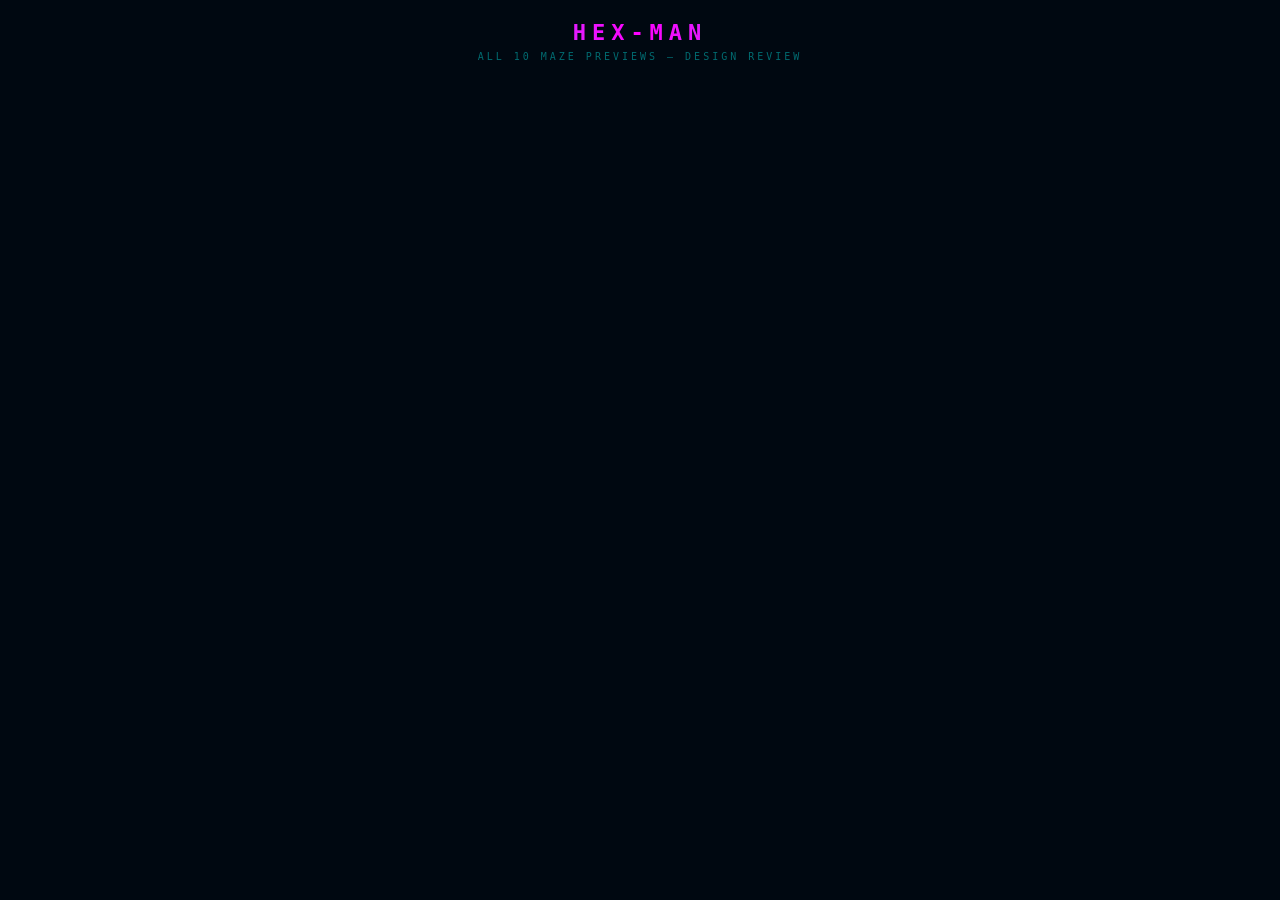
==== HEX-MAN-Maze-Preview.html @ 8e9079ae "half of maze preview done" ====
<!DOCTYPE html>
<html lang="en">

<head>
    <meta charset="UTF-8">
    <meta name="viewport" content="width=device-width, initial-scale=1.0">
    <title>HEX-MAN — All 10 Maze Previews</title>
    <style>
        * {
            margin: 0;
            padding: 0;
            box-sizing: border-box;
        }

        body {
            background: #000811;
            color: #fff;
            font-family: monospace;
            padding: 20px;
        }

        h1 {
            font-size: 22px;
            font-weight: 900;
            letter-spacing: 6px;
            background: linear-gradient(90deg, #00ffff, #ff00ff, #00ffff);
            -webkit-background-clip: text;
            -webkit-text-fill-color: transparent;
            text-align: center;
            margin-bottom: 6px;
        }

        .subtitle {
            text-align: center;
            font-size: 10px;
            color: rgba(0, 255, 255, 0.4);
            letter-spacing: 3px;
            margin-bottom: 28px;
        }

        .grid {
            display: grid;
            grid-template-columns: repeat(auto-fill, minmax(320px, 1fr));
            gap: 24px;
        }

        .maze-card {
            background: rgba(0, 4, 12, 0.8);
            border: 1px solid rgba(0, 255, 255, 0.1);
            padding: 16px;
            border-radius: 4px;
        }

        .maze-header {
            display: flex;
            justify-content: space-between;
            align-items: center;
            margin-bottom: 10px;
        }

        .level-num {
            font-size: 11px;
            font-weight: 700;
            letter-spacing: 3px;
            opacity: 0.5;
        }

        .level-name {
            font-size: 14px;
            font-weight: 900;
            letter-spacing: 4px;
        }

        .level-dim {
            font-size: 9px;
            color: rgba(255, 255, 255, 0.3);
            letter-spacing: 1px;
        }

        canvas {
            display: block;
            width: 100%;
            image-rendering: pixelated;
            border: 1px solid rgba(255, 255, 255, 0.05);
        }

        .dot-count {
            font-size: 9px;
            color: rgba(255, 255, 255, 0.3);
            letter-spacing: 1px;
            margin-top: 6px;
            text-align: right;
        }
    </style>
</head>

<body>
    <h1>HEX-MAN</h1>
    <div class="subtitle">ALL 10 MAZE PREVIEWS — DESIGN REVIEW</div>
    <div class="grid" id="grid"></div>

    <script>

        const MAZES = [["#####################", "#o#.............#..o#", "#.#########.#.###.#.#", "#...#.....#.#.....#.#", "###.#.###.###.#####.#", "#.#.#...#...#.....#.#", "#.#.###.###.#####.#.#", "#.#.....#.#.....#.#.#", "#.#######.#####.###.#", "#.............#.....#", "#.#####.GG.GG.#####.#", "T...................T", "#.#####.GGGGG.###.#.#", "#.#...#.........#.#.#", "#.#.#.#.#.#.###.#.#.#", "#.#.#...#.P...#.#...#", "#.#.#####.###.#.#####", "#.#.#...#...#...#...#", "#.#.#.#####.#####.###", "#...#.#...#...#.....#", "#####.#.#.###.#####.#", "#o......#..........o#", "#####################"], ["#####################", "#o#.......#........o#", "#.#####.#.#.#.#####.#", "#.......#.#.#.....#.#", "#########.#.#####.###", "#.....#...#.#...#...#", "#.###.#.###.###.###.#", "#.#...#...#.....#...#", "#.#######.#####.#.###", "#...............#...#", "#.#####.GG.GG.#####.#", "T...................T", "#.#####.GGGGG.#.#.#.#", "#...............#...#", "#########.###.#####.#", "#...#...#.P...#.....#", "#.###.#.#######.#####", "#...#.#.......#.#...#", "#.#.#.###.#####.#.###", "#.#...#.#.#.....#...#", "#.#####.#.#.#######.#", "#o......#..........o#", "#####################"], ["#######################", "#o......#............o#", "#######.#.#######.#####", "#.....#.#.......#.....#", "#.#####.#######.#####.#", "#...#...#.....#.#...#.#", "#.#.#.###.###.#.###.#.#", "#.#...#.....#.......#.#", "#.#####.#########.###.#", "#.#...#.#.....#...#...#", "T.....................T", "#...#...GGG.GGG.#...#.#", "###.#.#.GGGGGGG.#.###.#", "#...#...GGGGGGG.#.#...#", "#.#####.........#.#####", "#.........#.#.........#", "##########.P.##.#####.#", "#.......#.#...#.#.....#", "###.###.#.###.###.###.#", "#...#.#...#.#...#...#.#", "#.###.###.#.###.###.###", "#...#.........#...#...#", "#.#.#############.###.#", "#o#..................o#", "#######################"], ["#######################", "#o....#.....#........o#", "#####.#.###.#####.###.#", "#...#...#...#...#.#.#.#", "#.#.#####.###.#.#.#.#.#", "#.#...#...#...#...#...#", "#.#####.###.#######.###", "#.....#...#.......#...#", "#.###.###.#.#####.###.#", "#.#...#.#.#.....#.#.#.#", "T.....................T", "#.#.#...GGG.GGG...#...#", "#.#.###.GGGGGGG.###.###", "#.#.#...GGGGGGG.#.#...#", "#.#.#.#.........#.###.#", "#.#...#.#.#.....#.#...#", "#.#####.##.P.####.#.###", "#.....#.......#...#.#.#", "#####.#######.#.#.#.#.#", "#...#...#...#.#.#...#.#", "#.#.###.###.#.#.#####.#", "#.#...#.....#.#...#...#", "#.#.#######.#.###.###.#", "#o#.........#........o#", "#######################"], ["#########################", "#o#...............#...#o#", "#.#######.###.###.#.#.#.#", "#.#.....#.#.#...#...#...#", "#.#.###.#.#.###.#######.#", "#.#.#...#...#...#...#...#", "#.#.#.#####.#.###.#.#####", "#...#.#...#.#.....#.....#", "#####.#.#.#.###########.#", "#...#.#.#.#.#.....#...#.#", "T.......................T", "#.#.#.#...........#.#...#", "###.#.##.GGG.GGG..#.###.#", "#...#....GGGGGGG..#.#...#", "#.#.###..GGGGGGG..#.#.###", "#.#...#...........#.#.#.#", "#.#####.#.#.#####.#.#.#.#", "#.......#...P...#.#.#...#", "#.#######.###.#.#.#.#####", "#.#.......#...#...#.....#", "#.#######.###.###.#####.#", "#.#.....#.....#...#...#.#", "#.#.###.#######.###.#.#.#", "#.#.#...#.....#...#.#.#.#", "#.#.#.###.###.#####.#.#.#", "#o..#.....#.........#..o#", "#########################"], ["#########################", "#o..#.....#.........#..o#", "###.###.#.#.#######.#.#.#", "#.#...#.#...#.#...#...#.#", "#.###.#####.#.#.#.#####.#", "#.....#...#...#.#.#.....#", "#.#####.#.#####.#.#.###.#", "#.#.....#.....#.#...#.#.#", "#.#.###.#####.#.#####.#.#", "#.#.#...#...#...#.....#.#", "T.......................T", "#.....#...........#.#...#", "#######..GGG.GGG..#.#####", "#........GGGGGGG......#.#", "#.#.####.GGGGGGG.####.#.#", "#.#.................#...#", "#.#####.#.#####.###.###.#", "#.#...#...#.P.#.#...#...#", "#.#.#.#####.#.#.###.#.###", "#.#.#.....#.#.#...#.#...#", "#.#.###.###.#.###.#####.#", "#.#...#.....#...#.....#.#", "#.#############.###.###.#", "#...#.....#...#...#...#.#", "###.#.###.#.#.###.###.#.#", "#o....#.....#.......#..o#", "#########################"], ["###########################", "#o..#.......#.........#..o#", "###.#.#####.#.#.#######.#.#", "#...#...#...#.#.........#.#", "#.#######.###.#########.#.#", "#.#.......#...#...#...#.#.#", "#.#.#####.#.###.#.#.#.#.#.#", "#.#.#.....#.#...#.#.#.#.#.#", "#.#.#######.#.#####.#.###.#", "#.#.........#.#...#.#.....#", "T.........................T", "#...#...#.......#.#.....#.#", "###.###............####.#.#", "#.#...#..GGGG.GGGG..#...#.#", "#.###.#..GGGGGGGGG.##.###.#", "#.#...#..GGGGGGGGG..#.#.#.#", "#.#.###.............#.#.#.#", "#...#.....#...#...#...#...#", "#.##########.P.##.#####.###", "#.........#.....#.....#...#", "#########.#.###.#.###.###.#", "#.#.....#.#.#.#.#...#.#.#.#", "#.#.#.#.#.#.#.#.#.###.#.#.#", "#.#.#.#.#...#...#.#...#...#", "#.#.#.#######.#####.###.###", "#.#.#.......#.......#.#.#.#", "#.#.#######.#########.#.#.#", "#o........#..............o#", "###########################"], ["###########################", "#o#.............#...#....o#", "#.###.#########.#.#.#.###.#", "#...#...#.....#.#.#...#...#", "###.###.#.###.#.#.#####.#.#", "#...#...#.#.#.#.#...#...#.#", "#.#######.#.#.#.###.#.###.#", "#.#.....#.#.#.#.....#.#...#", "#.###.#.#.#.#.#.#####.#.###", "#.#...#...#.#.#.....#.#.#.#", "T.........................T", "#...#.......#...#.....#.#.#", "#####.#............####.#.#", "#.....#..GGGG.GGGG....#...#", "###.###..GGGGGGGGG..#####.#", "#...#....GGGGGGGGG......#.#", "#.######...........##.#.#.#", "#.........#.#...#.....#.#.#", "#.##########.P..#.#######.#", "#.#.............#.#.....#.#", "#.#####.#.#######.#.###.#.#", "#.#...#.#.#...#...#...#...#", "#.#.#.#.###.#.#.#.###.#####", "#...#.#.....#.#.#...#.....#", "#####.#.#####.#.###.#####.#", "#.#...#.#...#.#...#.......#", "#.#.#####.#.#.###.#########", "#o........#...#..........o#", "###########################"], ["#############################", "#o#.........#.......#......o#", "#.###.#####.###.###.#.#####.#", "#...#.#...#...#.#...#.....#.#", "###.#.#.#####.###.###.#####.#", "#.#...#.#.....#...#...#...#.#", "#.#####.#.#####.###.###.#.#.#", "#.......#.#.......#.#.#.#...#", "#.#####.#.###.###.#.#.#.###.#", "#.#.....#...#...#.#.#.#...#.#", "T...........................T", "#...#.#...#.....#...#...#.#.#", "#.###.###.#####.###.#.###.#.#", "#...#.................#...#.#", "#.#.#.##.GGGGG.GGGGG.##.###.#", "#.#.#....GGGGGGGGGGG....#...#", "#.#.#.##.GGGGGGGGGGG.####.###", "#.#.#.#.................#.#.#", "#.#.###.#####.#.#######.#.#.#", "#.#.....#...#.P...#.....#.#.#", "#.#######.#.#.#.#.###.###.#.#", "#.#...#...#...#.#.#...#...#.#", "#.#.#.#.#.#####.#.#.#.#.###.#", "#...#.#.#.#...#.#...#.#.#...#", "#####.###.#.#.#.###.###.#.#.#", "#...#...#...#.#...#.#...#.#.#", "###.###.#####.###.###.#####.#", "#.....#.........#.....#.....#", "#.#############.#######.###.#", "#o......................#..o#", "#############################"], ["#############################", "#o#.................#.#....o#", "#.#.#########.#####.#.#.#.###", "#.#.#.........#.....#...#...#", "#.###.#########.#####.#####.#", "#.....#.......#...#.#...#.#.#", "#######.#####.###.#.###.#.#.#", "#.....#...#.#...#.#.......#.#", "#.###.###.#.#.###.#########.#", "#.#.#.#...#.#.....#.....#...#", "T...........................T", "#.#...#.....#...#...#.#.#...#", "#.#.#######.#.#.###.#.#.#.#.#", "#.#...#.................#.#.#", "#.###.#..GGGGG.GGGGG..###.#.#", "#.#...#..GGGGGGGGGGG..#...#.#", "#.######.GGGGGGGGGGG..#####.#", "#.#.........................#", "#.#.#.#####.#.#.###.#######.#", "#...#.#.....#.P.#...#...#...#", "#.###.#.#####.#.#.###.#.#.###", "#.#.#.#.....#.#.#.....#.#.#.#", "#.#.#.#####.#.#.###.###.#.#.#", "#.#.#.....#.#.#...#...#...#.#", "#.#.###.#.#.#####.###.#####.#", "#...#.#.#.#.#...#.#.#.#.....#", "###.#.#.###.#.#.#.#.#.###.#.#", "#.#...#.....#.#...#.#.....#.#", "#.###.#######.#####.#######.#", "#o............#............o#", "#############################"]];
        const COLORS = ["#00ffff", "#00ff88", "#ffff00", "#ff8800", "#ff00ff", "#ff4444", "#aa44ff", "#ff6600", "#ff0088", "#ffffff"];
        const NAMES = ["SECTOR 1", "SECTOR 2", "SECTOR 3", "SECTOR 4", "SECTOR 5", "SECTOR 6", "SECTOR 7", "SECTOR 8", "SECTOR 9", "SECTOR 10"];

        function renderMaze(maze, color) {
            const rows = maze.length;
            const cols = maze.reduce((m, r) => Math.max(m, r.length), 0);
            const CELL = 10;
            const cvs = document.createElement('canvas');
            cvs.width = cols * CELL; cvs.height = rows * CELL;
            const ctx = cvs.getContext('2d');
            ctx.fillStyle = '#000811'; ctx.fillRect(0, 0, cvs.width, cvs.height);
            for (let y = 0; y < rows; y++) {
                const row = (maze[y] || '').padEnd(cols, '#');
                for (let x = 0; x < cols; x++) {
                    const ch = row[x]; const px = x * CELL, py = y * CELL;
                    if (ch === '#') {
                        ctx.fillStyle = color + '22'; ctx.fillRect(px, py, CELL, CELL);
                        ctx.strokeStyle = color; ctx.lineWidth = 0.8;
                        ctx.shadowBlur = 3; ctx.shadowColor = color;
                        ctx.strokeRect(px + 0.5, py + 0.5, CELL - 1, CELL - 1); ctx.shadowBlur = 0;
                    }
                }
            }
            return cvs;

        }


    </script>

</body>

</html>
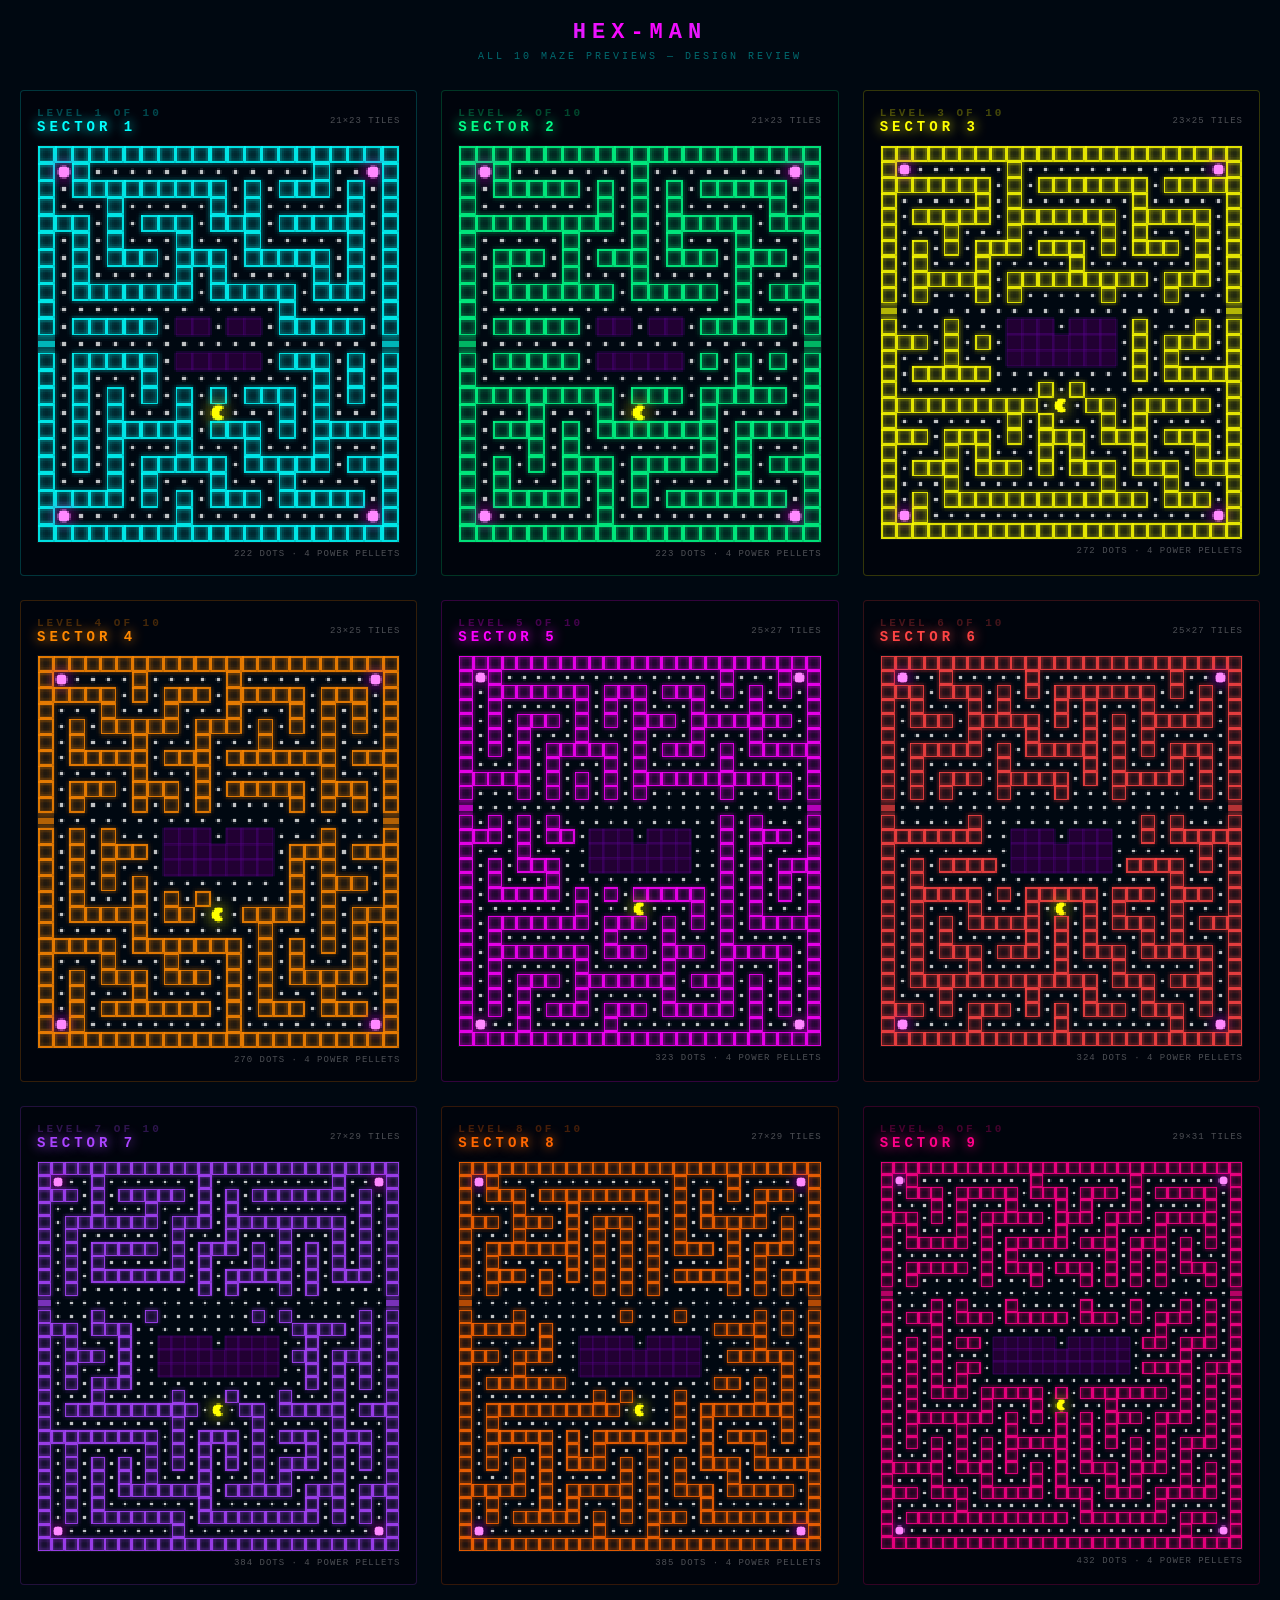
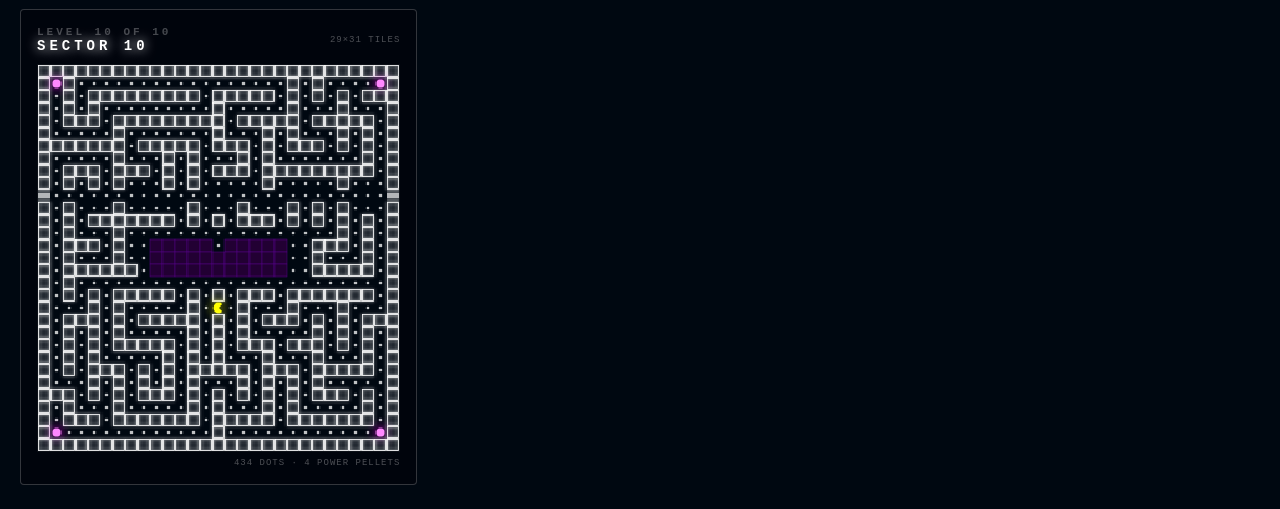
==== commit 26e42014: "mazes are done based on levels" ====
--- a/HEX-MAN-Maze-Preview.html
+++ b/HEX-MAN-Maze-Preview.html
@@ -2,136 +2,163 @@
 <html lang="en">
 
 <head>
-    <meta charset="UTF-8">
-    <meta name="viewport" content="width=device-width, initial-scale=1.0">
-    <title>HEX-MAN — All 10 Maze Previews</title>
-    <style>
-        * {
-            margin: 0;
-            padding: 0;
-            box-sizing: border-box;
-        }
+  <meta charset="UTF-8">
+  <title>HEX-MAN — All 10 Maze Previews</title>
+  <style>
+    * {
+      margin: 0;
+      padding: 0;
+      box-sizing: border-box;
+    }
 
-        body {
-            background: #000811;
-            color: #fff;
-            font-family: monospace;
-            padding: 20px;
-        }
+    body {
+      background: #000811;
+      color: #fff;
+      font-family: monospace;
+      padding: 20px;
+    }
 
-        h1 {
-            font-size: 22px;
-            font-weight: 900;
-            letter-spacing: 6px;
-            background: linear-gradient(90deg, #00ffff, #ff00ff, #00ffff);
-            -webkit-background-clip: text;
-            -webkit-text-fill-color: transparent;
-            text-align: center;
-            margin-bottom: 6px;
-        }
+    h1 {
+      font-size: 22px;
+      font-weight: 900;
+      letter-spacing: 6px;
+      background: linear-gradient(90deg, #00ffff, #ff00ff, #00ffff);
+      -webkit-background-clip: text;
+      -webkit-text-fill-color: transparent;
+      text-align: center;
+      margin-bottom: 6px;
+    }
 
-        .subtitle {
-            text-align: center;
-            font-size: 10px;
-            color: rgba(0, 255, 255, 0.4);
-            letter-spacing: 3px;
-            margin-bottom: 28px;
-        }
+    .subtitle {
+      text-align: center;
+      font-size: 10px;
+      color: rgba(0, 255, 255, 0.4);
+      letter-spacing: 3px;
+      margin-bottom: 28px;
+    }
 
-        .grid {
-            display: grid;
-            grid-template-columns: repeat(auto-fill, minmax(320px, 1fr));
-            gap: 24px;
-        }
+    .grid {
+      display: grid;
+      grid-template-columns: repeat(auto-fill, minmax(320px, 1fr));
+      gap: 24px;
+    }
 
-        .maze-card {
-            background: rgba(0, 4, 12, 0.8);
-            border: 1px solid rgba(0, 255, 255, 0.1);
-            padding: 16px;
-            border-radius: 4px;
-        }
+    .maze-card {
+      background: rgba(0, 4, 12, 0.8);
+      border: 1px solid rgba(0, 255, 255, 0.1);
+      padding: 16px;
+      border-radius: 4px;
+    }
 
-        .maze-header {
-            display: flex;
-            justify-content: space-between;
-            align-items: center;
-            margin-bottom: 10px;
-        }
+    .maze-header {
+      display: flex;
+      justify-content: space-between;
+      align-items: center;
+      margin-bottom: 10px;
+    }
 
-        .level-num {
-            font-size: 11px;
-            font-weight: 700;
-            letter-spacing: 3px;
-            opacity: 0.5;
-        }
+    .level-num {
+      font-size: 11px;
+      font-weight: 700;
+      letter-spacing: 3px;
+      opacity: 0.5;
+    }
 
-        .level-name {
-            font-size: 14px;
-            font-weight: 900;
-            letter-spacing: 4px;
-        }
+    .level-name {
+      font-size: 14px;
+      font-weight: 900;
+      letter-spacing: 4px;
+    }
 
-        .level-dim {
-            font-size: 9px;
-            color: rgba(255, 255, 255, 0.3);
-            letter-spacing: 1px;
-        }
+    .level-dim {
+      font-size: 9px;
+      color: rgba(255, 255, 255, 0.3);
+      letter-spacing: 1px;
+    }
 
-        canvas {
-            display: block;
-            width: 100%;
-            image-rendering: pixelated;
-            border: 1px solid rgba(255, 255, 255, 0.05);
-        }
+    canvas {
+      display: block;
+      width: 100%;
+      image-rendering: pixelated;
+      border: 1px solid rgba(255, 255, 255, 0.05);
+    }
 
-        .dot-count {
-            font-size: 9px;
-            color: rgba(255, 255, 255, 0.3);
-            letter-spacing: 1px;
-            margin-top: 6px;
-            text-align: right;
-        }
-    </style>
+    .dot-count {
+      font-size: 9px;
+      color: rgba(255, 255, 255, 0.3);
+      letter-spacing: 1px;
+      margin-top: 6px;
+      text-align: right;
+    }
+  </style>
 </head>
 
 <body>
-    <h1>HEX-MAN</h1>
-    <div class="subtitle">ALL 10 MAZE PREVIEWS — DESIGN REVIEW</div>
-    <div class="grid" id="grid"></div>
+  <h1>HEX-MAN</h1>
+  <div class="subtitle">ALL 10 MAZE PREVIEWS — DESIGN REVIEW</div>
+  <div class="grid" id="grid"></div>
+  <script>
+    const MAZES = [["#####################", "#o#.............#..o#", "#.#########.#.###.#.#", "#...#.....#.#.....#.#", "###.#.###.###.#####.#", "#.#.#...#...#.....#.#", "#.#.###.###.#####.#.#", "#.#.....#.#.....#.#.#", "#.#######.#####.###.#", "#.............#.....#", "#.#####.GG.GG.#####.#", "T...................T", "#.#####.GGGGG.###.#.#", "#.#...#.........#.#.#", "#.#.#.#.#.#.###.#.#.#", "#.#.#...#.P...#.#...#", "#.#.#####.###.#.#####", "#.#.#...#...#...#...#", "#.#.#.#####.#####.###", "#...#.#...#...#.....#", "#####.#.#.###.#####.#", "#o......#..........o#", "#####################"], ["#####################", "#o#.......#........o#", "#.#####.#.#.#.#####.#", "#.......#.#.#.....#.#", "#########.#.#####.###", "#.....#...#.#...#...#", "#.###.#.###.###.###.#", "#.#...#...#.....#...#", "#.#######.#####.#.###", "#...............#...#", "#.#####.GG.GG.#####.#", "T...................T", "#.#####.GGGGG.#.#.#.#", "#...............#...#", "#########.###.#####.#", "#...#...#.P...#.....#", "#.###.#.#######.#####", "#...#.#.......#.#...#", "#.#.#.###.#####.#.###", "#.#...#.#.#.....#...#", "#.#####.#.#.#######.#", "#o......#..........o#", "#####################"], ["#######################", "#o......#............o#", "#######.#.#######.#####", "#.....#.#.......#.....#", "#.#####.#######.#####.#", "#...#...#.....#.#...#.#", "#.#.#.###.###.#.###.#.#", "#.#...#.....#.......#.#", "#.#####.#########.###.#", "#.#...#.#.....#...#...#", "T.....................T", "#...#...GGG.GGG.#...#.#", "###.#.#.GGGGGGG.#.###.#", "#...#...GGGGGGG.#.#...#", "#.#####.........#.#####", "#.........#.#.........#", "##########.P.##.#####.#", "#.......#.#...#.#.....#", "###.###.#.###.###.###.#", "#...#.#...#.#...#...#.#", "#.###.###.#.###.###.###", "#...#.........#...#...#", "#.#.#############.###.#", "#o#..................o#", "#######################"], ["#######################", "#o....#.....#........o#", "#####.#.###.#####.###.#", "#...#...#...#...#.#.#.#", "#.#.#####.###.#.#.#.#.#", "#.#...#...#...#...#...#", "#.#####.###.#######.###", "#.....#...#.......#...#", "#.###.###.#.#####.###.#", "#.#...#.#.#.....#.#.#.#", "T.....................T", "#.#.#...GGG.GGG...#...#", "#.#.###.GGGGGGG.###.###", "#.#.#...GGGGGGG.#.#...#", "#.#.#.#.........#.###.#", "#.#...#.#.#.....#.#...#", "#.#####.##.P.####.#.###", "#.....#.......#...#.#.#", "#####.#######.#.#.#.#.#", "#...#...#...#.#.#...#.#", "#.#.###.###.#.#.#####.#", "#.#...#.....#.#...#...#", "#.#.#######.#.###.###.#", "#o#.........#........o#", "#######################"], ["#########################", "#o#...............#...#o#", "#.#######.###.###.#.#.#.#", "#.#.....#.#.#...#...#...#", "#.#.###.#.#.###.#######.#", "#.#.#...#...#...#...#...#", "#.#.#.#####.#.###.#.#####", "#...#.#...#.#.....#.....#", "#####.#.#.#.###########.#", "#...#.#.#.#.#.....#...#.#", "T.......................T", "#.#.#.#...........#.#...#", "###.#.##.GGG.GGG..#.###.#", "#...#....GGGGGGG..#.#...#", "#.#.###..GGGGGGG..#.#.###", "#.#...#...........#.#.#.#", "#.#####.#.#.#####.#.#.#.#", "#.......#...P...#.#.#...#", "#.#######.###.#.#.#.#####", "#.#.......#...#...#.....#", "#.#######.###.###.#####.#", "#.#.....#.....#...#...#.#", "#.#.###.#######.###.#.#.#", "#.#.#...#.....#...#.#.#.#", "#.#.#.###.###.#####.#.#.#", "#o..#.....#.........#..o#", "#########################"], ["#########################", "#o..#.....#.........#..o#", "###.###.#.#.#######.#.#.#", "#.#...#.#...#.#...#...#.#", "#.###.#####.#.#.#.#####.#", "#.....#...#...#.#.#.....#", "#.#####.#.#####.#.#.###.#", "#.#.....#.....#.#...#.#.#", "#.#.###.#####.#.#####.#.#", "#.#.#...#...#...#.....#.#", "T.......................T", "#.....#...........#.#...#", "#######..GGG.GGG..#.#####", "#........GGGGGGG......#.#", "#.#.####.GGGGGGG.####.#.#", "#.#.................#...#", "#.#####.#.#####.###.###.#", "#.#...#...#.P.#.#...#...#", "#.#.#.#####.#.#.###.#.###", "#.#.#.....#.#.#...#.#...#", "#.#.###.###.#.###.#####.#", "#.#...#.....#...#.....#.#", "#.#############.###.###.#", "#...#.....#...#...#...#.#", "###.#.###.#.#.###.###.#.#", "#o....#.....#.......#..o#", "#########################"], ["###########################", "#o..#.......#.........#..o#", "###.#.#####.#.#.#######.#.#", "#...#...#...#.#.........#.#", "#.#######.###.#########.#.#", "#.#.......#...#...#...#.#.#", "#.#.#####.#.###.#.#.#.#.#.#", "#.#.#.....#.#...#.#.#.#.#.#", "#.#.#######.#.#####.#.###.#", "#.#.........#.#...#.#.....#", "T.........................T", "#...#...#.......#.#.....#.#", "###.###............####.#.#", "#.#...#..GGGG.GGGG..#...#.#", "#.###.#..GGGGGGGGG.##.###.#", "#.#...#..GGGGGGGGG..#.#.#.#", "#.#.###.............#.#.#.#", "#...#.....#...#...#...#...#", "#.##########.P.##.#####.###", "#.........#.....#.....#...#", "#########.#.###.#.###.###.#", "#.#.....#.#.#.#.#...#.#.#.#", "#.#.#.#.#.#.#.#.#.###.#.#.#", "#.#.#.#.#...#...#.#...#...#", "#.#.#.#######.#####.###.###", "#.#.#.......#.......#.#.#.#", "#.#.#######.#########.#.#.#", "#o........#..............o#", "###########################"], ["###########################", "#o#.............#...#....o#", "#.###.#########.#.#.#.###.#", "#...#...#.....#.#.#...#...#", "###.###.#.###.#.#.#####.#.#", "#...#...#.#.#.#.#...#...#.#", "#.#######.#.#.#.###.#.###.#", "#.#.....#.#.#.#.....#.#...#", "#.###.#.#.#.#.#.#####.#.###", "#.#...#...#.#.#.....#.#.#.#", "T.........................T", "#...#.......#...#.....#.#.#", "#####.#............####.#.#", "#.....#..GGGG.GGGG....#...#", "###.###..GGGGGGGGG..#####.#", "#...#....GGGGGGGGG......#.#", "#.######...........##.#.#.#", "#.........#.#...#.....#.#.#", "#.##########.P..#.#######.#", "#.#.............#.#.....#.#", "#.#####.#.#######.#.###.#.#", "#.#...#.#.#...#...#...#...#", "#.#.#.#.###.#.#.#.###.#####", "#...#.#.....#.#.#...#.....#", "#####.#.#####.#.###.#####.#", "#.#...#.#...#.#...#.......#", "#.#.#####.#.#.###.#########", "#o........#...#..........o#", "###########################"], ["#############################", "#o#.........#.......#......o#", "#.###.#####.###.###.#.#####.#", "#...#.#...#...#.#...#.....#.#", "###.#.#.#####.###.###.#####.#", "#.#...#.#.....#...#...#...#.#", "#.#####.#.#####.###.###.#.#.#", "#.......#.#.......#.#.#.#...#", "#.#####.#.###.###.#.#.#.###.#", "#.#.....#...#...#.#.#.#...#.#", "T...........................T", "#...#.#...#.....#...#...#.#.#", "#.###.###.#####.###.#.###.#.#", "#...#.................#...#.#", "#.#.#.##.GGGGG.GGGGG.##.###.#", "#.#.#....GGGGGGGGGGG....#...#", "#.#.#.##.GGGGGGGGGGG.####.###", "#.#.#.#.................#.#.#", "#.#.###.#####.#.#######.#.#.#", "#.#.....#...#.P...#.....#.#.#", "#.#######.#.#.#.#.###.###.#.#", "#.#...#...#...#.#.#...#...#.#", "#.#.#.#.#.#####.#.#.#.#.###.#", "#...#.#.#.#...#.#...#.#.#...#", "#####.###.#.#.#.###.###.#.#.#", "#...#...#...#.#...#.#...#.#.#", "###.###.#####.###.###.#####.#", "#.....#.........#.....#.....#", "#.#############.#######.###.#", "#o......................#..o#", "#############################"], ["#############################", "#o#.................#.#....o#", "#.#.#########.#####.#.#.#.###", "#.#.#.........#.....#...#...#", "#.###.#########.#####.#####.#", "#.....#.......#...#.#...#.#.#", "#######.#####.###.#.###.#.#.#", "#.....#...#.#...#.#.......#.#", "#.###.###.#.#.###.#########.#", "#.#.#.#...#.#.....#.....#...#", "T...........................T", "#.#...#.....#...#...#.#.#...#", "#.#.#######.#.#.###.#.#.#.#.#", "#.#...#.................#.#.#", "#.###.#..GGGGG.GGGGG..###.#.#", "#.#...#..GGGGGGGGGGG..#...#.#", "#.######.GGGGGGGGGGG..#####.#", "#.#.........................#", "#.#.#.#####.#.#.###.#######.#", "#...#.#.....#.P.#...#...#...#", "#.###.#.#####.#.#.###.#.#.###", "#.#.#.#.....#.#.#.....#.#.#.#", "#.#.#.#####.#.#.###.###.#.#.#", "#.#.#.....#.#.#...#...#...#.#", "#.#.###.#.#.#####.###.#####.#", "#...#.#.#.#.#...#.#.#.#.....#", "###.#.#.###.#.#.#.#.#.###.#.#", "#.#...#.....#.#...#.#.....#.#", "#.###.#######.#####.#######.#", "#o............#............o#", "#############################"]];
+    const COLORS = ["#00ffff", "#00ff88", "#ffff00", "#ff8800", "#ff00ff", "#ff4444", "#aa44ff", "#ff6600", "#ff0088", "#ffffff"];
+    const NAMES = ["SECTOR 1", "SECTOR 2", "SECTOR 3", "SECTOR 4", "SECTOR 5", "SECTOR 6", "SECTOR 7", "SECTOR 8", "SECTOR 9", "SECTOR 10"];
 
-    <script>
+    function renderMaze(maze, color) {
+      const rows = maze.length;
+      const cols = maze.reduce((m, r) => Math.max(m, r.length), 0);
+      const CELL = 10;
+      const cvs = document.createElement('canvas');
+      cvs.width = cols * CELL; cvs.height = rows * CELL;
+      const ctx = cvs.getContext('2d');
+      ctx.fillStyle = '#000811'; ctx.fillRect(0, 0, cvs.width, cvs.height);
+      for (let y = 0; y < rows; y++) {
+        const row = (maze[y] || '').padEnd(cols, '#');
+        for (let x = 0; x < cols; x++) {
+          const ch = row[x]; const px = x * CELL, py = y * CELL;
+          if (ch === '#') {
+            ctx.fillStyle = color + '22'; ctx.fillRect(px, py, CELL, CELL);
+            ctx.strokeStyle = color; ctx.lineWidth = 0.8;
+            ctx.shadowBlur = 3; ctx.shadowColor = color;
+            ctx.strokeRect(px + 0.5, py + 0.5, CELL - 1, CELL - 1); ctx.shadowBlur = 0;
+          } else if (ch === '.') {
+            ctx.fillStyle = 'rgba(255,255,255,0.75)'; ctx.beginPath();
+            ctx.arc(px + CELL / 2, py + CELL / 2, 1.3, 0, Math.PI * 2); ctx.fill();
+          } else if (ch === 'o') {
+            ctx.fillStyle = '#ff88ff'; ctx.shadowBlur = 8; ctx.shadowColor = '#ff00ff';
+            ctx.beginPath(); ctx.arc(px + CELL / 2, py + CELL / 2, 3.5, 0, Math.PI * 2); ctx.fill(); ctx.shadowBlur = 0;
+          } else if (ch === 'G') {
+            ctx.fillStyle = '#220033'; ctx.fillRect(px, py, CELL, CELL);
+            ctx.strokeStyle = '#550088'; ctx.lineWidth = 0.5; ctx.strokeRect(px, py, CELL, CELL);
+          } else if (ch === 'T') {
+            ctx.fillStyle = color + '44'; ctx.fillRect(px, py, CELL, CELL);
+            ctx.fillStyle = color + '99'; ctx.fillRect(px, py + CELL * 0.3, CELL, CELL * 0.4);
+          } else if (ch === 'P') {
+            ctx.fillStyle = '#ffff00'; ctx.shadowBlur = 10; ctx.shadowColor = '#ffff00';
+            ctx.beginPath(); ctx.arc(px + CELL / 2, py + CELL / 2, CELL * 0.44, 0.25 * Math.PI, (2 - 0.25) * Math.PI);
+            ctx.lineTo(px + CELL / 2, py + CELL / 2); ctx.closePath(); ctx.fill(); ctx.shadowBlur = 0;
+          } else {
+            ctx.fillStyle = 'rgba(0,0,0,0.3)'; ctx.fillRect(px, py, CELL, CELL);
+          }
+        }
+      }
+      return cvs;
+    }
 
-        const MAZES = [["#####################", "#o#.............#..o#", "#.#########.#.###.#.#", "#...#.....#.#.....#.#", "###.#.###.###.#####.#", "#.#.#...#...#.....#.#", "#.#.###.###.#####.#.#", "#.#.....#.#.....#.#.#", "#.#######.#####.###.#", "#.............#.....#", "#.#####.GG.GG.#####.#", "T...................T", "#.#####.GGGGG.###.#.#", "#.#...#.........#.#.#", "#.#.#.#.#.#.###.#.#.#", "#.#.#...#.P...#.#...#", "#.#.#####.###.#.#####", "#.#.#...#...#...#...#", "#.#.#.#####.#####.###", "#...#.#...#...#.....#", "#####.#.#.###.#####.#", "#o......#..........o#", "#####################"], ["#####################", "#o#.......#........o#", "#.#####.#.#.#.#####.#", "#.......#.#.#.....#.#", "#########.#.#####.###", "#.....#...#.#...#...#", "#.###.#.###.###.###.#", "#.#...#...#.....#...#", "#.#######.#####.#.###", "#...............#...#", "#.#####.GG.GG.#####.#", "T...................T", "#.#####.GGGGG.#.#.#.#", "#...............#...#", "#########.###.#####.#", "#...#...#.P...#.....#", "#.###.#.#######.#####", "#...#.#.......#.#...#", "#.#.#.###.#####.#.###", "#.#...#.#.#.....#...#", "#.#####.#.#.#######.#", "#o......#..........o#", "#####################"], ["#######################", "#o......#............o#", "#######.#.#######.#####", "#.....#.#.......#.....#", "#.#####.#######.#####.#", "#...#...#.....#.#...#.#", "#.#.#.###.###.#.###.#.#", "#.#...#.....#.......#.#", "#.#####.#########.###.#", "#.#...#.#.....#...#...#", "T.....................T", "#...#...GGG.GGG.#...#.#", "###.#.#.GGGGGGG.#.###.#", "#...#...GGGGGGG.#.#...#", "#.#####.........#.#####", "#.........#.#.........#", "##########.P.##.#####.#", "#.......#.#...#.#.....#", "###.###.#.###.###.###.#", "#...#.#...#.#...#...#.#", "#.###.###.#.###.###.###", "#...#.........#...#...#", "#.#.#############.###.#", "#o#..................o#", "#######################"], ["#######################", "#o....#.....#........o#", "#####.#.###.#####.###.#", "#...#...#...#...#.#.#.#", "#.#.#####.###.#.#.#.#.#", "#.#...#...#...#...#...#", "#.#####.###.#######.###", "#.....#...#.......#...#", "#.###.###.#.#####.###.#", "#.#...#.#.#.....#.#.#.#", "T.....................T", "#.#.#...GGG.GGG...#...#", "#.#.###.GGGGGGG.###.###", "#.#.#...GGGGGGG.#.#...#", "#.#.#.#.........#.###.#", "#.#...#.#.#.....#.#...#", "#.#####.##.P.####.#.###", "#.....#.......#...#.#.#", "#####.#######.#.#.#.#.#", "#...#...#...#.#.#...#.#", "#.#.###.###.#.#.#####.#", "#.#...#.....#.#...#...#", "#.#.#######.#.###.###.#", "#o#.........#........o#", "#######################"], ["#########################", "#o#...............#...#o#", "#.#######.###.###.#.#.#.#", "#.#.....#.#.#...#...#...#", "#.#.###.#.#.###.#######.#", "#.#.#...#...#...#...#...#", "#.#.#.#####.#.###.#.#####", "#...#.#...#.#.....#.....#", "#####.#.#.#.###########.#", "#...#.#.#.#.#.....#...#.#", "T.......................T", "#.#.#.#...........#.#...#", "###.#.##.GGG.GGG..#.###.#", "#...#....GGGGGGG..#.#...#", "#.#.###..GGGGGGG..#.#.###", "#.#...#...........#.#.#.#", "#.#####.#.#.#####.#.#.#.#", "#.......#...P...#.#.#...#", "#.#######.###.#.#.#.#####", "#.#.......#...#...#.....#", "#.#######.###.###.#####.#", "#.#.....#.....#...#...#.#", "#.#.###.#######.###.#.#.#", "#.#.#...#.....#...#.#.#.#", "#.#.#.###.###.#####.#.#.#", "#o..#.....#.........#..o#", "#########################"], ["#########################", "#o..#.....#.........#..o#", "###.###.#.#.#######.#.#.#", "#.#...#.#...#.#...#...#.#", "#.###.#####.#.#.#.#####.#", "#.....#...#...#.#.#.....#", "#.#####.#.#####.#.#.###.#", "#.#.....#.....#.#...#.#.#", "#.#.###.#####.#.#####.#.#", "#.#.#...#...#...#.....#.#", "T.......................T", "#.....#...........#.#...#", "#######..GGG.GGG..#.#####", "#........GGGGGGG......#.#", "#.#.####.GGGGGGG.####.#.#", "#.#.................#...#", "#.#####.#.#####.###.###.#", "#.#...#...#.P.#.#...#...#", "#.#.#.#####.#.#.###.#.###", "#.#.#.....#.#.#...#.#...#", "#.#.###.###.#.###.#####.#", "#.#...#.....#...#.....#.#", "#.#############.###.###.#", "#...#.....#...#...#...#.#", "###.#.###.#.#.###.###.#.#", "#o....#.....#.......#..o#", "#########################"], ["###########################", "#o..#.......#.........#..o#", "###.#.#####.#.#.#######.#.#", "#...#...#...#.#.........#.#", "#.#######.###.#########.#.#", "#.#.......#...#...#...#.#.#", "#.#.#####.#.###.#.#.#.#.#.#", "#.#.#.....#.#...#.#.#.#.#.#", "#.#.#######.#.#####.#.###.#", "#.#.........#.#...#.#.....#", "T.........................T", "#...#...#.......#.#.....#.#", "###.###............####.#.#", "#.#...#..GGGG.GGGG..#...#.#", "#.###.#..GGGGGGGGG.##.###.#", "#.#...#..GGGGGGGGG..#.#.#.#", "#.#.###.............#.#.#.#", "#...#.....#...#...#...#...#", "#.##########.P.##.#####.###", "#.........#.....#.....#...#", "#########.#.###.#.###.###.#", "#.#.....#.#.#.#.#...#.#.#.#", "#.#.#.#.#.#.#.#.#.###.#.#.#", "#.#.#.#.#...#...#.#...#...#", "#.#.#.#######.#####.###.###", "#.#.#.......#.......#.#.#.#", "#.#.#######.#########.#.#.#", "#o........#..............o#", "###########################"], ["###########################", "#o#.............#...#....o#", "#.###.#########.#.#.#.###.#", "#...#...#.....#.#.#...#...#", "###.###.#.###.#.#.#####.#.#", "#...#...#.#.#.#.#...#...#.#", "#.#######.#.#.#.###.#.###.#", "#.#.....#.#.#.#.....#.#...#", "#.###.#.#.#.#.#.#####.#.###", "#.#...#...#.#.#.....#.#.#.#", "T.........................T", "#...#.......#...#.....#.#.#", "#####.#............####.#.#", "#.....#..GGGG.GGGG....#...#", "###.###..GGGGGGGGG..#####.#", "#...#....GGGGGGGGG......#.#", "#.######...........##.#.#.#", "#.........#.#...#.....#.#.#", "#.##########.P..#.#######.#", "#.#.............#.#.....#.#", "#.#####.#.#######.#.###.#.#", "#.#...#.#.#...#...#...#...#", "#.#.#.#.###.#.#.#.###.#####", "#...#.#.....#.#.#...#.....#", "#####.#.#####.#.###.#####.#", "#.#...#.#...#.#...#.......#", "#.#.#####.#.#.###.#########", "#o........#...#..........o#", "###########################"], ["#############################", "#o#.........#.......#......o#", "#.###.#####.###.###.#.#####.#", "#...#.#...#...#.#...#.....#.#", "###.#.#.#####.###.###.#####.#", "#.#...#.#.....#...#...#...#.#", "#.#####.#.#####.###.###.#.#.#", "#.......#.#.......#.#.#.#...#", "#.#####.#.###.###.#.#.#.###.#", "#.#.....#...#...#.#.#.#...#.#", "T...........................T", "#...#.#...#.....#...#...#.#.#", "#.###.###.#####.###.#.###.#.#", "#...#.................#...#.#", "#.#.#.##.GGGGG.GGGGG.##.###.#", "#.#.#....GGGGGGGGGGG....#...#", "#.#.#.##.GGGGGGGGGGG.####.###", "#.#.#.#.................#.#.#", "#.#.###.#####.#.#######.#.#.#", "#.#.....#...#.P...#.....#.#.#", "#.#######.#.#.#.#.###.###.#.#", "#.#...#...#...#.#.#...#...#.#", "#.#.#.#.#.#####.#.#.#.#.###.#", "#...#.#.#.#...#.#...#.#.#...#", "#####.###.#.#.#.###.###.#.#.#", "#...#...#...#.#...#.#...#.#.#", "###.###.#####.###.###.#####.#", "#.....#.........#.....#.....#", "#.#############.#######.###.#", "#o......................#..o#", "#############################"], ["#############################", "#o#.................#.#....o#", "#.#.#########.#####.#.#.#.###", "#.#.#.........#.....#...#...#", "#.###.#########.#####.#####.#", "#.....#.......#...#.#...#.#.#", "#######.#####.###.#.###.#.#.#", "#.....#...#.#...#.#.......#.#", "#.###.###.#.#.###.#########.#", "#.#.#.#...#.#.....#.....#...#", "T...........................T", "#.#...#.....#...#...#.#.#...#", "#.#.#######.#.#.###.#.#.#.#.#", "#.#...#.................#.#.#", "#.###.#..GGGGG.GGGGG..###.#.#", "#.#...#..GGGGGGGGGGG..#...#.#", "#.######.GGGGGGGGGGG..#####.#", "#.#.........................#", "#.#.#.#####.#.#.###.#######.#", "#...#.#.....#.P.#...#...#...#", "#.###.#.#####.#.#.###.#.#.###", "#.#.#.#.....#.#.#.....#.#.#.#", "#.#.#.#####.#.#.###.###.#.#.#", "#.#.#.....#.#.#...#...#...#.#", "#.#.###.#.#.#####.###.#####.#", "#...#.#.#.#.#...#.#.#.#.....#", "###.#.#.###.#.#.#.#.#.###.#.#", "#.#...#.....#.#...#.#.....#.#", "#.###.#######.#####.#######.#", "#o............#............o#", "#############################"]];
-        const COLORS = ["#00ffff", "#00ff88", "#ffff00", "#ff8800", "#ff00ff", "#ff4444", "#aa44ff", "#ff6600", "#ff0088", "#ffffff"];
-        const NAMES = ["SECTOR 1", "SECTOR 2", "SECTOR 3", "SECTOR 4", "SECTOR 5", "SECTOR 6", "SECTOR 7", "SECTOR 8", "SECTOR 9", "SECTOR 10"];
-
-        function renderMaze(maze, color) {
-            const rows = maze.length;
-            const cols = maze.reduce((m, r) => Math.max(m, r.length), 0);
-            const CELL = 10;
-            const cvs = document.createElement('canvas');
-            cvs.width = cols * CELL; cvs.height = rows * CELL;
-            const ctx = cvs.getContext('2d');
-            ctx.fillStyle = '#000811'; ctx.fillRect(0, 0, cvs.width, cvs.height);
-            for (let y = 0; y < rows; y++) {
-                const row = (maze[y] || '').padEnd(cols, '#');
-                for (let x = 0; x < cols; x++) {
-                    const ch = row[x]; const px = x * CELL, py = y * CELL;
-                    if (ch === '#') {
-                        ctx.fillStyle = color + '22'; ctx.fillRect(px, py, CELL, CELL);
-                        ctx.strokeStyle = color; ctx.lineWidth = 0.8;
-                        ctx.shadowBlur = 3; ctx.shadowColor = color;
-                        ctx.strokeRect(px + 0.5, py + 0.5, CELL - 1, CELL - 1); ctx.shadowBlur = 0;
-                    }
-                }
-            }
-            return cvs;
-
-        }
-
-
-    </script>
-
+    const grid = document.getElementById('grid');
+    MAZES.forEach((maze, i) => {
+      const rows = maze.length; const cols = maze.reduce((m, r) => Math.max(m, r.length), 0);
+      let dots = 0, powers = 0;
+      maze.forEach(row => { dots += (row.match(/\./g) || []).length; powers += (row.match(/o/g) || []).length; });
+      const card = document.createElement('div'); card.className = 'maze-card';
+      card.style.borderColor = COLORS[i] + '33';
+      const header = document.createElement('div'); header.className = 'maze-header';
+      header.innerHTML = `<div><div class="level-num" style="color:${COLORS[i]}88">LEVEL ${i + 1} OF 10</div><div class="level-name" style="color:${COLORS[i]};text-shadow:0 0 12px ${COLORS[i]}">${NAMES[i]}</div></div><div class="level-dim">${cols}×${rows} TILES</div>`;
+      const cvs = renderMaze(maze, COLORS[i]);
+      const info = document.createElement('div'); info.className = 'dot-count';
+      info.textContent = `${dots} DOTS · ${powers} POWER PELLETS`;
+      card.appendChild(header); card.appendChild(cvs); card.appendChild(info);
+      grid.appendChild(card);
+    });
+  </script>
 </body>
 
 </html>
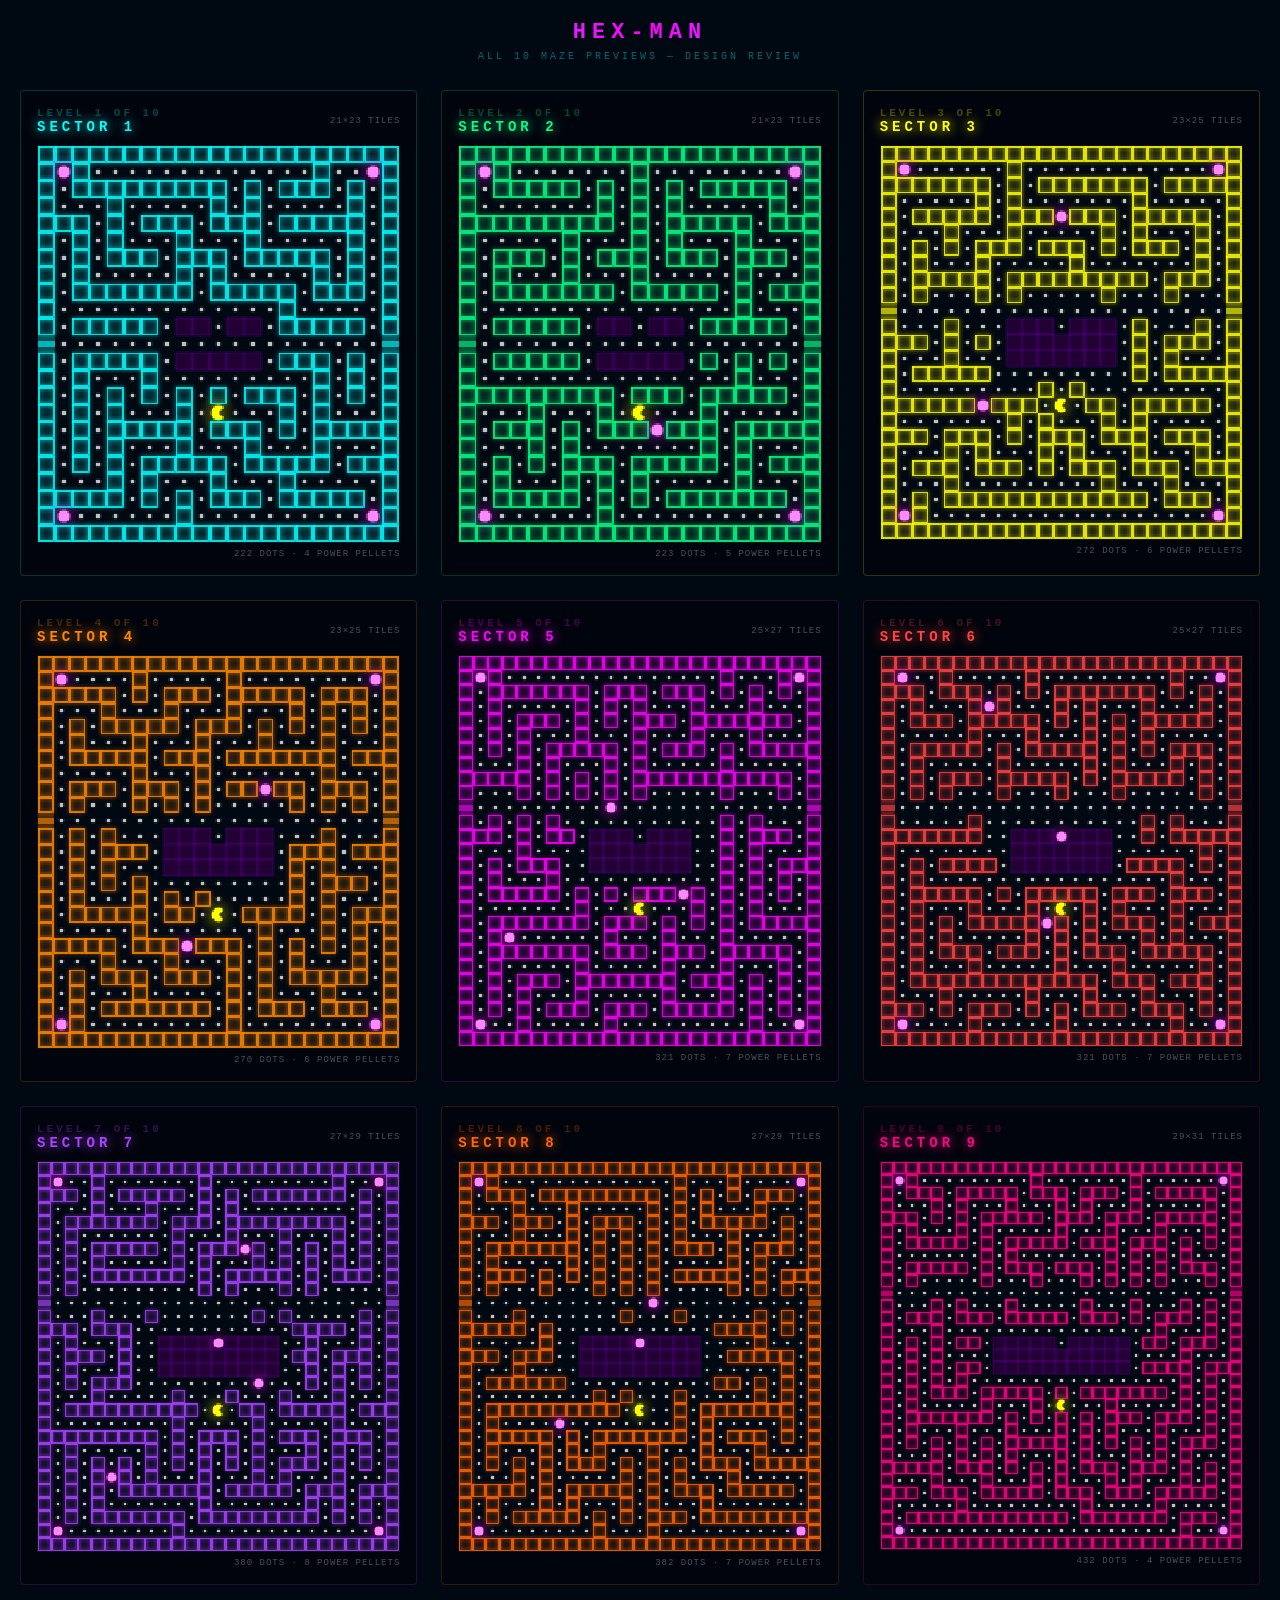
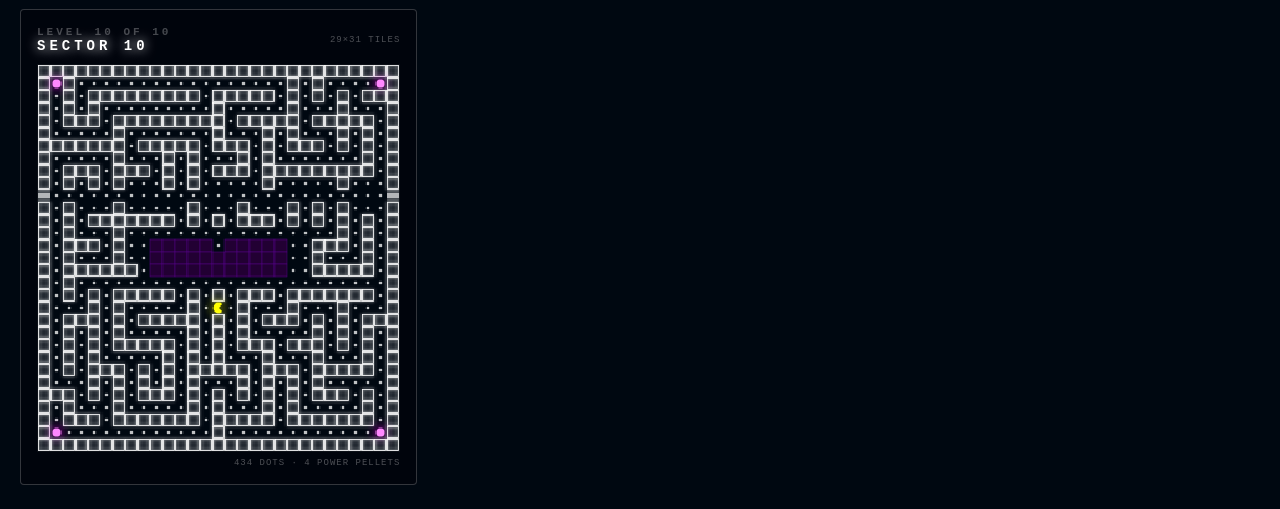
==== commit 1d4acee4: "power up updated on preview" ====
--- a/HEX-MAN-Maze-Preview.html
+++ b/HEX-MAN-Maze-Preview.html
@@ -2,163 +2,163 @@
 <html lang="en">
 
 <head>
-  <meta charset="UTF-8">
-  <title>HEX-MAN — All 10 Maze Previews</title>
-  <style>
-    * {
-      margin: 0;
-      padding: 0;
-      box-sizing: border-box;
-    }
+    <meta charset="UTF-8">
+    <title>HEX-MAN — All 10 Maze Previews</title>
+    <style>
+        * {
+            margin: 0;
+            padding: 0;
+            box-sizing: border-box;
+        }
 
-    body {
-      background: #000811;
-      color: #fff;
-      font-family: monospace;
-      padding: 20px;
-    }
+        body {
+            background: #000811;
+            color: #fff;
+            font-family: monospace;
+            padding: 20px;
+        }
 
-    h1 {
-      font-size: 22px;
-      font-weight: 900;
-      letter-spacing: 6px;
-      background: linear-gradient(90deg, #00ffff, #ff00ff, #00ffff);
-      -webkit-background-clip: text;
-      -webkit-text-fill-color: transparent;
-      text-align: center;
-      margin-bottom: 6px;
-    }
+        h1 {
+            font-size: 22px;
+            font-weight: 900;
+            letter-spacing: 6px;
+            background: linear-gradient(90deg, #00ffff, #ff00ff, #00ffff);
+            -webkit-background-clip: text;
+            -webkit-text-fill-color: transparent;
+            text-align: center;
+            margin-bottom: 6px;
+        }
 
-    .subtitle {
-      text-align: center;
-      font-size: 10px;
-      color: rgba(0, 255, 255, 0.4);
-      letter-spacing: 3px;
-      margin-bottom: 28px;
-    }
+        .subtitle {
+            text-align: center;
+            font-size: 10px;
+            color: rgba(0, 255, 255, 0.4);
+            letter-spacing: 3px;
+            margin-bottom: 28px;
+        }
 
-    .grid {
-      display: grid;
-      grid-template-columns: repeat(auto-fill, minmax(320px, 1fr));
-      gap: 24px;
-    }
+        .grid {
+            display: grid;
+            grid-template-columns: repeat(auto-fill, minmax(320px, 1fr));
+            gap: 24px;
+        }
 
-    .maze-card {
-      background: rgba(0, 4, 12, 0.8);
-      border: 1px solid rgba(0, 255, 255, 0.1);
-      padding: 16px;
-      border-radius: 4px;
-    }
+        .maze-card {
+            background: rgba(0, 4, 12, 0.8);
+            border: 1px solid rgba(0, 255, 255, 0.1);
+            padding: 16px;
+            border-radius: 4px;
+        }
 
-    .maze-header {
-      display: flex;
-      justify-content: space-between;
-      align-items: center;
-      margin-bottom: 10px;
-    }
+        .maze-header {
+            display: flex;
+            justify-content: space-between;
+            align-items: center;
+            margin-bottom: 10px;
+        }
 
-    .level-num {
-      font-size: 11px;
-      font-weight: 700;
-      letter-spacing: 3px;
-      opacity: 0.5;
-    }
+        .level-num {
+            font-size: 11px;
+            font-weight: 700;
+            letter-spacing: 3px;
+            opacity: 0.5;
+        }
 
-    .level-name {
-      font-size: 14px;
-      font-weight: 900;
-      letter-spacing: 4px;
-    }
+        .level-name {
+            font-size: 14px;
+            font-weight: 900;
+            letter-spacing: 4px;
+        }
 
-    .level-dim {
-      font-size: 9px;
-      color: rgba(255, 255, 255, 0.3);
-      letter-spacing: 1px;
-    }
+        .level-dim {
+            font-size: 9px;
+            color: rgba(255, 255, 255, 0.3);
+            letter-spacing: 1px;
+        }
 
-    canvas {
-      display: block;
-      width: 100%;
-      image-rendering: pixelated;
-      border: 1px solid rgba(255, 255, 255, 0.05);
-    }
+        canvas {
+            display: block;
+            width: 100%;
+            image-rendering: pixelated;
+            border: 1px solid rgba(255, 255, 255, 0.05);
+        }
 
-    .dot-count {
-      font-size: 9px;
-      color: rgba(255, 255, 255, 0.3);
-      letter-spacing: 1px;
-      margin-top: 6px;
-      text-align: right;
-    }
-  </style>
+        .dot-count {
+            font-size: 9px;
+            color: rgba(255, 255, 255, 0.3);
+            letter-spacing: 1px;
+            margin-top: 6px;
+            text-align: right;
+        }
+    </style>
 </head>
 
 <body>
-  <h1>HEX-MAN</h1>
-  <div class="subtitle">ALL 10 MAZE PREVIEWS — DESIGN REVIEW</div>
-  <div class="grid" id="grid"></div>
-  <script>
-    const MAZES = [["#####################", "#o#.............#..o#", "#.#########.#.###.#.#", "#...#.....#.#.....#.#", "###.#.###.###.#####.#", "#.#.#...#...#.....#.#", "#.#.###.###.#####.#.#", "#.#.....#.#.....#.#.#", "#.#######.#####.###.#", "#.............#.....#", "#.#####.GG.GG.#####.#", "T...................T", "#.#####.GGGGG.###.#.#", "#.#...#.........#.#.#", "#.#.#.#.#.#.###.#.#.#", "#.#.#...#.P...#.#...#", "#.#.#####.###.#.#####", "#.#.#...#...#...#...#", "#.#.#.#####.#####.###", "#...#.#...#...#.....#", "#####.#.#.###.#####.#", "#o......#..........o#", "#####################"], ["#####################", "#o#.......#........o#", "#.#####.#.#.#.#####.#", "#.......#.#.#.....#.#", "#########.#.#####.###", "#.....#...#.#...#...#", "#.###.#.###.###.###.#", "#.#...#...#.....#...#", "#.#######.#####.#.###", "#...............#...#", "#.#####.GG.GG.#####.#", "T...................T", "#.#####.GGGGG.#.#.#.#", "#...............#...#", "#########.###.#####.#", "#...#...#.P...#.....#", "#.###.#.#######.#####", "#...#.#.......#.#...#", "#.#.#.###.#####.#.###", "#.#...#.#.#.....#...#", "#.#####.#.#.#######.#", "#o......#..........o#", "#####################"], ["#######################", "#o......#............o#", "#######.#.#######.#####", "#.....#.#.......#.....#", "#.#####.#######.#####.#", "#...#...#.....#.#...#.#", "#.#.#.###.###.#.###.#.#", "#.#...#.....#.......#.#", "#.#####.#########.###.#", "#.#...#.#.....#...#...#", "T.....................T", "#...#...GGG.GGG.#...#.#", "###.#.#.GGGGGGG.#.###.#", "#...#...GGGGGGG.#.#...#", "#.#####.........#.#####", "#.........#.#.........#", "##########.P.##.#####.#", "#.......#.#...#.#.....#", "###.###.#.###.###.###.#", "#...#.#...#.#...#...#.#", "#.###.###.#.###.###.###", "#...#.........#...#...#", "#.#.#############.###.#", "#o#..................o#", "#######################"], ["#######################", "#o....#.....#........o#", "#####.#.###.#####.###.#", "#...#...#...#...#.#.#.#", "#.#.#####.###.#.#.#.#.#", "#.#...#...#...#...#...#", "#.#####.###.#######.###", "#.....#...#.......#...#", "#.###.###.#.#####.###.#", "#.#...#.#.#.....#.#.#.#", "T.....................T", "#.#.#...GGG.GGG...#...#", "#.#.###.GGGGGGG.###.###", "#.#.#...GGGGGGG.#.#...#", "#.#.#.#.........#.###.#", "#.#...#.#.#.....#.#...#", "#.#####.##.P.####.#.###", "#.....#.......#...#.#.#", "#####.#######.#.#.#.#.#", "#...#...#...#.#.#...#.#", "#.#.###.###.#.#.#####.#", "#.#...#.....#.#...#...#", "#.#.#######.#.###.###.#", "#o#.........#........o#", "#######################"], ["#########################", "#o#...............#...#o#", "#.#######.###.###.#.#.#.#", "#.#.....#.#.#...#...#...#", "#.#.###.#.#.###.#######.#", "#.#.#...#...#...#...#...#", "#.#.#.#####.#.###.#.#####", "#...#.#...#.#.....#.....#", "#####.#.#.#.###########.#", "#...#.#.#.#.#.....#...#.#", "T.......................T", "#.#.#.#...........#.#...#", "###.#.##.GGG.GGG..#.###.#", "#...#....GGGGGGG..#.#...#", "#.#.###..GGGGGGG..#.#.###", "#.#...#...........#.#.#.#", "#.#####.#.#.#####.#.#.#.#", "#.......#...P...#.#.#...#", "#.#######.###.#.#.#.#####", "#.#.......#...#...#.....#", "#.#######.###.###.#####.#", "#.#.....#.....#...#...#.#", "#.#.###.#######.###.#.#.#", "#.#.#...#.....#...#.#.#.#", "#.#.#.###.###.#####.#.#.#", "#o..#.....#.........#..o#", "#########################"], ["#########################", "#o..#.....#.........#..o#", "###.###.#.#.#######.#.#.#", "#.#...#.#...#.#...#...#.#", "#.###.#####.#.#.#.#####.#", "#.....#...#...#.#.#.....#", "#.#####.#.#####.#.#.###.#", "#.#.....#.....#.#...#.#.#", "#.#.###.#####.#.#####.#.#", "#.#.#...#...#...#.....#.#", "T.......................T", "#.....#...........#.#...#", "#######..GGG.GGG..#.#####", "#........GGGGGGG......#.#", "#.#.####.GGGGGGG.####.#.#", "#.#.................#...#", "#.#####.#.#####.###.###.#", "#.#...#...#.P.#.#...#...#", "#.#.#.#####.#.#.###.#.###", "#.#.#.....#.#.#...#.#...#", "#.#.###.###.#.###.#####.#", "#.#...#.....#...#.....#.#", "#.#############.###.###.#", "#...#.....#...#...#...#.#", "###.#.###.#.#.###.###.#.#", "#o....#.....#.......#..o#", "#########################"], ["###########################", "#o..#.......#.........#..o#", "###.#.#####.#.#.#######.#.#", "#...#...#...#.#.........#.#", "#.#######.###.#########.#.#", "#.#.......#...#...#...#.#.#", "#.#.#####.#.###.#.#.#.#.#.#", "#.#.#.....#.#...#.#.#.#.#.#", "#.#.#######.#.#####.#.###.#", "#.#.........#.#...#.#.....#", "T.........................T", "#...#...#.......#.#.....#.#", "###.###............####.#.#", "#.#...#..GGGG.GGGG..#...#.#", "#.###.#..GGGGGGGGG.##.###.#", "#.#...#..GGGGGGGGG..#.#.#.#", "#.#.###.............#.#.#.#", "#...#.....#...#...#...#...#", "#.##########.P.##.#####.###", "#.........#.....#.....#...#", "#########.#.###.#.###.###.#", "#.#.....#.#.#.#.#...#.#.#.#", "#.#.#.#.#.#.#.#.#.###.#.#.#", "#.#.#.#.#...#...#.#...#...#", "#.#.#.#######.#####.###.###", "#.#.#.......#.......#.#.#.#", "#.#.#######.#########.#.#.#", "#o........#..............o#", "###########################"], ["###########################", "#o#.............#...#....o#", "#.###.#########.#.#.#.###.#", "#...#...#.....#.#.#...#...#", "###.###.#.###.#.#.#####.#.#", "#...#...#.#.#.#.#...#...#.#", "#.#######.#.#.#.###.#.###.#", "#.#.....#.#.#.#.....#.#...#", "#.###.#.#.#.#.#.#####.#.###", "#.#...#...#.#.#.....#.#.#.#", "T.........................T", "#...#.......#...#.....#.#.#", "#####.#............####.#.#", "#.....#..GGGG.GGGG....#...#", "###.###..GGGGGGGGG..#####.#", "#...#....GGGGGGGGG......#.#", "#.######...........##.#.#.#", "#.........#.#...#.....#.#.#", "#.##########.P..#.#######.#", "#.#.............#.#.....#.#", "#.#####.#.#######.#.###.#.#", "#.#...#.#.#...#...#...#...#", "#.#.#.#.###.#.#.#.###.#####", "#...#.#.....#.#.#...#.....#", "#####.#.#####.#.###.#####.#", "#.#...#.#...#.#...#.......#", "#.#.#####.#.#.###.#########", "#o........#...#..........o#", "###########################"], ["#############################", "#o#.........#.......#......o#", "#.###.#####.###.###.#.#####.#", "#...#.#...#...#.#...#.....#.#", "###.#.#.#####.###.###.#####.#", "#.#...#.#.....#...#...#...#.#", "#.#####.#.#####.###.###.#.#.#", "#.......#.#.......#.#.#.#...#", "#.#####.#.###.###.#.#.#.###.#", "#.#.....#...#...#.#.#.#...#.#", "T...........................T", "#...#.#...#.....#...#...#.#.#", "#.###.###.#####.###.#.###.#.#", "#...#.................#...#.#", "#.#.#.##.GGGGG.GGGGG.##.###.#", "#.#.#....GGGGGGGGGGG....#...#", "#.#.#.##.GGGGGGGGGGG.####.###", "#.#.#.#.................#.#.#", "#.#.###.#####.#.#######.#.#.#", "#.#.....#...#.P...#.....#.#.#", "#.#######.#.#.#.#.###.###.#.#", "#.#...#...#...#.#.#...#...#.#", "#.#.#.#.#.#####.#.#.#.#.###.#", "#...#.#.#.#...#.#...#.#.#...#", "#####.###.#.#.#.###.###.#.#.#", "#...#...#...#.#...#.#...#.#.#", "###.###.#####.###.###.#####.#", "#.....#.........#.....#.....#", "#.#############.#######.###.#", "#o......................#..o#", "#############################"], ["#############################", "#o#.................#.#....o#", "#.#.#########.#####.#.#.#.###", "#.#.#.........#.....#...#...#", "#.###.#########.#####.#####.#", "#.....#.......#...#.#...#.#.#", "#######.#####.###.#.###.#.#.#", "#.....#...#.#...#.#.......#.#", "#.###.###.#.#.###.#########.#", "#.#.#.#...#.#.....#.....#...#", "T...........................T", "#.#...#.....#...#...#.#.#...#", "#.#.#######.#.#.###.#.#.#.#.#", "#.#...#.................#.#.#", "#.###.#..GGGGG.GGGGG..###.#.#", "#.#...#..GGGGGGGGGGG..#...#.#", "#.######.GGGGGGGGGGG..#####.#", "#.#.........................#", "#.#.#.#####.#.#.###.#######.#", "#...#.#.....#.P.#...#...#...#", "#.###.#.#####.#.#.###.#.#.###", "#.#.#.#.....#.#.#.....#.#.#.#", "#.#.#.#####.#.#.###.###.#.#.#", "#.#.#.....#.#.#...#...#...#.#", "#.#.###.#.#.#####.###.#####.#", "#...#.#.#.#.#...#.#.#.#.....#", "###.#.#.###.#.#.#.#.#.###.#.#", "#.#...#.....#.#...#.#.....#.#", "#.###.#######.#####.#######.#", "#o............#............o#", "#############################"]];
-    const COLORS = ["#00ffff", "#00ff88", "#ffff00", "#ff8800", "#ff00ff", "#ff4444", "#aa44ff", "#ff6600", "#ff0088", "#ffffff"];
-    const NAMES = ["SECTOR 1", "SECTOR 2", "SECTOR 3", "SECTOR 4", "SECTOR 5", "SECTOR 6", "SECTOR 7", "SECTOR 8", "SECTOR 9", "SECTOR 10"];
+    <h1>HEX-MAN</h1>
+    <div class="subtitle">ALL 10 MAZE PREVIEWS — DESIGN REVIEW</div>
+    <div class="grid" id="grid"></div>
+    <script>
+        const MAZES = [["#####################", "#o#.............#..o#", "#.#########.#.###.#.#", "#...#.....#.#.....#.#", "###.#.###.###.#####.#", "#.#.#...#...#.....#.#", "#.#.###.###.#####.#.#", "#.#.....#.#.....#.#.#", "#.#######.#####.###.#", "#.............#.....#", "#.#####.GG.GG.#####.#", "T...................T", "#.#####.GGGGG.###.#.#", "#.#...#.........#.#.#", "#.#.#.#.#.#.###.#.#.#", "#.#.#...#.P...#.#...#", "#.#.#####.###.#.#####", "#.#.#...#...#...#...#", "#.#.#.#####.#####.###", "#...#.#...#...#.....#", "#####.#.#.###.#####.#", "#o......#..........o#", "#####################"], ["#####################", "#o#.......#........o#", "#.#####.#.#.#.#####.#", "#.......#.#.#.....#.#", "#########.#.#####.###", "#.....#...#.#...#...#", "#.###.#.###.###.###.#", "#.#...#...#.....#...#", "#.#######.#####.#.###", "#...............#...#", "#.#####.GG.GG.#####.#", "T...................T", "#.#####.GGGGG.#.#.#.#", "#...............#...#", "#########.###.#####.#", "#...#...#.P...#.....#", "#.###.#.###o###.#####", "#...#.#.......#.#...#", "#.#.#.###.#####.#.###", "#.#...#.#.#.....#...#", "#.#####.#.#.#######.#", "#o......#..........o#", "#####################"], ["#######################", "#o......#............o#", "#######.#.#######.#####", "#.....#.#.......#.....#", "#.#####.###o###.#####.#", "#...#...#.....#.#...#.#", "#.#.#.###.###.#.###.#.#", "#.#...#.....#.......#.#", "#.#####.#########.###.#", "#.#...#.#.....#...#...#", "T.....................T", "#...#...GGG.GGG.#...#.#", "###.#.#.GGGGGGG.#.###.#", "#...#...GGGGGGG.#.#...#", "#.#####.........#.#####", "#.........#.#.........#", "######o###.P.##.#####.#", "#.......#.#...#.#.....#", "###.###.#.###.###.###.#", "#...#.#...#.#...#...#.#", "#.###.###.#.###.###.###", "#...#.........#...#...#", "#.#.#############.###.#", "#o#..................o#", "#######################"], ["#######################", "#o....#.....#........o#", "#####.#.###.#####.###.#", "#...#...#...#...#.#.#.#", "#.#.#####.###.#.#.#.#.#", "#.#...#...#...#...#...#", "#.#####.###.#######.###", "#.....#...#.......#...#", "#.###.###.#.##o##.###.#", "#.#...#.#.#.....#.#.#.#", "T.....................T", "#.#.#...GGG.GGG...#...#", "#.#.###.GGGGGGG.###.###", "#.#.#...GGGGGGG.#.#...#", "#.#.#.#.........#.###.#", "#.#...#.#.#.....#.#...#", "#.#####.##.P.####.#.###", "#.....#.......#...#.#.#", "#####.###o###.#.#.#.#.#", "#...#...#...#.#.#...#.#", "#.#.###.###.#.#.#####.#", "#.#...#.....#.#...#...#", "#.#.#######.#.###.###.#", "#o#.........#........o#", "#######################"], ["#########################", "#o#...............#...#o#", "#.#######.###.###.#.#.#.#", "#.#.....#.#.#...#...#...#", "#.#.###.#.#.###.#######.#", "#.#.#...#...#...#...#...#", "#.#.#.#####.#.###.#.#####", "#...#.#...#.#.....#.....#", "#####.#.#.#.###########.#", "#...#.#.#.#.#.....#...#.#", "T.........o.............T", "#.#.#.#...........#.#...#", "###.#.##.GGG.GGG..#.###.#", "#...#....GGGGGGG..#.#...#", "#.#.###..GGGGGGG..#.#.###", "#.#...#...........#.#.#.#", "#.#####.#.#.###o#.#.#.#.#", "#.......#...P...#.#.#...#", "#.#######.###.#.#.#.#####", "#.#o......#...#...#.....#", "#.#######.###.###.#####.#", "#.#.....#.....#...#...#.#", "#.#.###.#######.###.#.#.#", "#.#.#...#.....#...#.#.#.#", "#.#.#.###.###.#####.#.#.#", "#o..#.....#.........#..o#", "#########################"], ["#########################", "#o..#.....#.........#..o#", "###.###.#.#.#######.#.#.#", "#.#...#o#...#.#...#...#.#", "#.###.#####.#.#.#.#####.#", "#.....#...#...#.#.#.....#", "#.#####.#.#####.#.#.###.#", "#.#.....#.....#.#...#.#.#", "#.#.###.#####.#.#####.#.#", "#.#.#...#...#...#.....#.#", "T.......................T", "#.....#...........#.#...#", "#######..GGGoGGG..#.#####", "#........GGGGGGG......#.#", "#.#.####.GGGGGGG.####.#.#", "#.#.................#...#", "#.#####.#.#####.###.###.#", "#.#...#...#.P.#.#...#...#", "#.#.#.#####o#.#.###.#.###", "#.#.#.....#.#.#...#.#...#", "#.#.###.###.#.###.#####.#", "#.#...#.....#...#.....#.#", "#.#############.###.###.#", "#...#.....#...#...#...#.#", "###.#.###.#.#.###.###.#.#", "#o....#.....#.......#..o#", "#########################"], ["###########################", "#o..#.......#.........#..o#", "###.#.#####.#.#.#######.#.#", "#...#...#...#.#.........#.#", "#.#######.###.#########.#.#", "#.#.......#...#...#...#.#.#", "#.#.#####.#.###o#.#.#.#.#.#", "#.#.#.....#.#...#.#.#.#.#.#", "#.#.#######.#.#####.#.###.#", "#.#.........#.#...#.#.....#", "T.........................T", "#...#...#.......#.#.....#.#", "###.###............####.#.#", "#.#...#..GGGGoGGGG..#...#.#", "#.###.#..GGGGGGGGG.##.###.#", "#.#...#..GGGGGGGGG..#.#.#.#", "#.#.###.........o...#.#.#.#", "#...#.....#...#...#...#...#", "#.##########.P.##.#####.###", "#.........#.....#.....#...#", "#########.#.###.#.###.###.#", "#.#.....#.#.#.#.#...#.#.#.#", "#.#.#.#.#.#.#.#.#.###.#.#.#", "#.#.#o#.#...#...#.#...#...#", "#.#.#.#######.#####.###.###", "#.#.#.......#.......#.#.#.#", "#.#.#######.#########.#.#.#", "#o........#..............o#", "###########################"], ["###########################", "#o#.............#...#....o#", "#.###.#########.#.#.#.###.#", "#...#...#.....#.#.#...#...#", "###.###.#.###.#.#.#####.#.#", "#...#...#.#.#.#.#...#...#.#", "#.#######.#.#.#.###.#.###.#", "#.#.....#.#.#.#.....#.#...#", "#.###.#.#.#.#.#.#####.#.###", "#.#...#...#.#.#.....#.#.#.#", "T.............o...........T", "#...#.......#...#.....#.#.#", "#####.#............####.#.#", "#.....#..GGGGoGGGG....#...#", "###.###..GGGGGGGGG..#####.#", "#...#....GGGGGGGGG......#.#", "#.######...........##.#.#.#", "#.........#.#...#.....#.#.#", "#.##########.P..#.#######.#", "#.#....o........#.#.....#.#", "#.#####.#.#######.#.###.#.#", "#.#...#.#.#...#...#...#...#", "#.#.#.#.###.#.#.#.###.#####", "#...#.#.....#.#.#...#.....#", "#####.#.#####.#.###.#####.#", "#.#...#.#...#.#...#.......#", "#.#.#####.#.#.###.#########", "#o........#...#..........o#", "###########################"], ["#############################", "#o#.........#.......#......o#", "#.###.#####.###.###.#.#####.#", "#...#.#...#...#.#...#.....#.#", "###.#.#.#####.###.###.#####.#", "#.#...#.#.....#...#...#...#.#", "#.#####.#.#####.###.###.#.#.#", "#.......#.#.......#.#.#.#...#", "#.#####.#.###.###.#.#.#.###.#", "#.#.....#...#...#.#.#.#...#.#", "T...........................T", "#...#.#...#.....#...#...#.#.#", "#.###.###.#####.###.#.###.#.#", "#...#.................#...#.#", "#.#.#.##.GGGGG.GGGGG.##.###.#", "#.#.#....GGGGGGGGGGG....#...#", "#.#.#.##.GGGGGGGGGGG.####.###", "#.#.#.#.................#.#.#", "#.#.###.#####.#.#######.#.#.#", "#.#.....#...#.P...#.....#.#.#", "#.#######.#.#.#.#.###.###.#.#", "#.#...#...#...#.#.#...#...#.#", "#.#.#.#.#.#####.#.#.#.#.###.#", "#...#.#.#.#...#.#...#.#.#...#", "#####.###.#.#.#.###.###.#.#.#", "#...#...#...#.#...#.#...#.#.#", "###.###.#####.###.###.#####.#", "#.....#.........#.....#.....#", "#.#############.#######.###.#", "#o......................#..o#", "#############################"], ["#############################", "#o#.................#.#....o#", "#.#.#########.#####.#.#.#.###", "#.#.#.........#.....#...#...#", "#.###.#########.#####.#####.#", "#.....#.......#...#.#...#.#.#", "#######.#####.###.#.###.#.#.#", "#.....#...#.#...#.#.......#.#", "#.###.###.#.#.###.#########.#", "#.#.#.#...#.#.....#.....#...#", "T...........................T", "#.#...#.....#...#...#.#.#...#", "#.#.#######.#.#.###.#.#.#.#.#", "#.#...#.................#.#.#", "#.###.#..GGGGG.GGGGG..###.#.#", "#.#...#..GGGGGGGGGGG..#...#.#", "#.######.GGGGGGGGGGG..#####.#", "#.#.........................#", "#.#.#.#####.#.#.###.#######.#", "#...#.#.....#.P.#...#...#...#", "#.###.#.#####.#.#.###.#.#.###", "#.#.#.#.....#.#.#.....#.#.#.#", "#.#.#.#####.#.#.###.###.#.#.#", "#.#.#.....#.#.#...#...#...#.#", "#.#.###.#.#.#####.###.#####.#", "#...#.#.#.#.#...#.#.#.#.....#", "###.#.#.###.#.#.#.#.#.###.#.#", "#.#...#.....#.#...#.#.....#.#", "#.###.#######.#####.#######.#", "#o............#............o#", "#############################"]];
+        const COLORS = ["#00ffff", "#00ff88", "#ffff00", "#ff8800", "#ff00ff", "#ff4444", "#aa44ff", "#ff6600", "#ff0088", "#ffffff"];
+        const NAMES = ["SECTOR 1", "SECTOR 2", "SECTOR 3", "SECTOR 4", "SECTOR 5", "SECTOR 6", "SECTOR 7", "SECTOR 8", "SECTOR 9", "SECTOR 10"];
 
-    function renderMaze(maze, color) {
-      const rows = maze.length;
-      const cols = maze.reduce((m, r) => Math.max(m, r.length), 0);
-      const CELL = 10;
-      const cvs = document.createElement('canvas');
-      cvs.width = cols * CELL; cvs.height = rows * CELL;
-      const ctx = cvs.getContext('2d');
-      ctx.fillStyle = '#000811'; ctx.fillRect(0, 0, cvs.width, cvs.height);
-      for (let y = 0; y < rows; y++) {
-        const row = (maze[y] || '').padEnd(cols, '#');
-        for (let x = 0; x < cols; x++) {
-          const ch = row[x]; const px = x * CELL, py = y * CELL;
-          if (ch === '#') {
-            ctx.fillStyle = color + '22'; ctx.fillRect(px, py, CELL, CELL);
-            ctx.strokeStyle = color; ctx.lineWidth = 0.8;
-            ctx.shadowBlur = 3; ctx.shadowColor = color;
-            ctx.strokeRect(px + 0.5, py + 0.5, CELL - 1, CELL - 1); ctx.shadowBlur = 0;
-          } else if (ch === '.') {
-            ctx.fillStyle = 'rgba(255,255,255,0.75)'; ctx.beginPath();
-            ctx.arc(px + CELL / 2, py + CELL / 2, 1.3, 0, Math.PI * 2); ctx.fill();
-          } else if (ch === 'o') {
-            ctx.fillStyle = '#ff88ff'; ctx.shadowBlur = 8; ctx.shadowColor = '#ff00ff';
-            ctx.beginPath(); ctx.arc(px + CELL / 2, py + CELL / 2, 3.5, 0, Math.PI * 2); ctx.fill(); ctx.shadowBlur = 0;
-          } else if (ch === 'G') {
-            ctx.fillStyle = '#220033'; ctx.fillRect(px, py, CELL, CELL);
-            ctx.strokeStyle = '#550088'; ctx.lineWidth = 0.5; ctx.strokeRect(px, py, CELL, CELL);
-          } else if (ch === 'T') {
-            ctx.fillStyle = color + '44'; ctx.fillRect(px, py, CELL, CELL);
-            ctx.fillStyle = color + '99'; ctx.fillRect(px, py + CELL * 0.3, CELL, CELL * 0.4);
-          } else if (ch === 'P') {
-            ctx.fillStyle = '#ffff00'; ctx.shadowBlur = 10; ctx.shadowColor = '#ffff00';
-            ctx.beginPath(); ctx.arc(px + CELL / 2, py + CELL / 2, CELL * 0.44, 0.25 * Math.PI, (2 - 0.25) * Math.PI);
-            ctx.lineTo(px + CELL / 2, py + CELL / 2); ctx.closePath(); ctx.fill(); ctx.shadowBlur = 0;
-          } else {
-            ctx.fillStyle = 'rgba(0,0,0,0.3)'; ctx.fillRect(px, py, CELL, CELL);
-          }
+        function renderMaze(maze, color) {
+            const rows = maze.length;
+            const cols = maze.reduce((m, r) => Math.max(m, r.length), 0);
+            const CELL = 10;
+            const cvs = document.createElement('canvas');
+            cvs.width = cols * CELL; cvs.height = rows * CELL;
+            const ctx = cvs.getContext('2d');
+            ctx.fillStyle = '#000811'; ctx.fillRect(0, 0, cvs.width, cvs.height);
+            for (let y = 0; y < rows; y++) {
+                const row = (maze[y] || '').padEnd(cols, '#');
+                for (let x = 0; x < cols; x++) {
+                    const ch = row[x]; const px = x * CELL, py = y * CELL;
+                    if (ch === '#') {
+                        ctx.fillStyle = color + '22'; ctx.fillRect(px, py, CELL, CELL);
+                        ctx.strokeStyle = color; ctx.lineWidth = 0.8;
+                        ctx.shadowBlur = 3; ctx.shadowColor = color;
+                        ctx.strokeRect(px + 0.5, py + 0.5, CELL - 1, CELL - 1); ctx.shadowBlur = 0;
+                    } else if (ch === '.') {
+                        ctx.fillStyle = 'rgba(255,255,255,0.75)'; ctx.beginPath();
+                        ctx.arc(px + CELL / 2, py + CELL / 2, 1.3, 0, Math.PI * 2); ctx.fill();
+                    } else if (ch === 'o') {
+                        ctx.fillStyle = '#ff88ff'; ctx.shadowBlur = 8; ctx.shadowColor = '#ff00ff';
+                        ctx.beginPath(); ctx.arc(px + CELL / 2, py + CELL / 2, 3.5, 0, Math.PI * 2); ctx.fill(); ctx.shadowBlur = 0;
+                    } else if (ch === 'G') {
+                        ctx.fillStyle = '#220033'; ctx.fillRect(px, py, CELL, CELL);
+                        ctx.strokeStyle = '#550088'; ctx.lineWidth = 0.5; ctx.strokeRect(px, py, CELL, CELL);
+                    } else if (ch === 'T') {
+                        ctx.fillStyle = color + '44'; ctx.fillRect(px, py, CELL, CELL);
+                        ctx.fillStyle = color + '99'; ctx.fillRect(px, py + CELL * 0.3, CELL, CELL * 0.4);
+                    } else if (ch === 'P') {
+                        ctx.fillStyle = '#ffff00'; ctx.shadowBlur = 10; ctx.shadowColor = '#ffff00';
+                        ctx.beginPath(); ctx.arc(px + CELL / 2, py + CELL / 2, CELL * 0.44, 0.25 * Math.PI, (2 - 0.25) * Math.PI);
+                        ctx.lineTo(px + CELL / 2, py + CELL / 2); ctx.closePath(); ctx.fill(); ctx.shadowBlur = 0;
+                    } else {
+                        ctx.fillStyle = 'rgba(0,0,0,0.3)'; ctx.fillRect(px, py, CELL, CELL);
+                    }
+                }
+            }
+            return cvs;
         }
-      }
-      return cvs;
-    }
 
-    const grid = document.getElementById('grid');
-    MAZES.forEach((maze, i) => {
-      const rows = maze.length; const cols = maze.reduce((m, r) => Math.max(m, r.length), 0);
-      let dots = 0, powers = 0;
-      maze.forEach(row => { dots += (row.match(/\./g) || []).length; powers += (row.match(/o/g) || []).length; });
-      const card = document.createElement('div'); card.className = 'maze-card';
-      card.style.borderColor = COLORS[i] + '33';
-      const header = document.createElement('div'); header.className = 'maze-header';
-      header.innerHTML = `<div><div class="level-num" style="color:${COLORS[i]}88">LEVEL ${i + 1} OF 10</div><div class="level-name" style="color:${COLORS[i]};text-shadow:0 0 12px ${COLORS[i]}">${NAMES[i]}</div></div><div class="level-dim">${cols}×${rows} TILES</div>`;
-      const cvs = renderMaze(maze, COLORS[i]);
-      const info = document.createElement('div'); info.className = 'dot-count';
-      info.textContent = `${dots} DOTS · ${powers} POWER PELLETS`;
-      card.appendChild(header); card.appendChild(cvs); card.appendChild(info);
-      grid.appendChild(card);
-    });
-  </script>
+        const grid = document.getElementById('grid');
+        MAZES.forEach((maze, i) => {
+            const rows = maze.length; const cols = maze.reduce((m, r) => Math.max(m, r.length), 0);
+            let dots = 0, powers = 0;
+            maze.forEach(row => { dots += (row.match(/\./g) || []).length; powers += (row.match(/o/g) || []).length; });
+            const card = document.createElement('div'); card.className = 'maze-card';
+            card.style.borderColor = COLORS[i] + '33';
+            const header = document.createElement('div'); header.className = 'maze-header';
+            header.innerHTML = `<div><div class="level-num" style="color:${COLORS[i]}88">LEVEL ${i + 1} OF 10</div><div class="level-name" style="color:${COLORS[i]};text-shadow:0 0 12px ${COLORS[i]}">${NAMES[i]}</div></div><div class="level-dim">${cols}×${rows} TILES</div>`;
+            const cvs = renderMaze(maze, COLORS[i]);
+            const info = document.createElement('div'); info.className = 'dot-count';
+            info.textContent = `${dots} DOTS · ${powers} POWER PELLETS`;
+            card.appendChild(header); card.appendChild(cvs); card.appendChild(info);
+            grid.appendChild(card);
+        });
+    </script>
 </body>
 
 </html>
